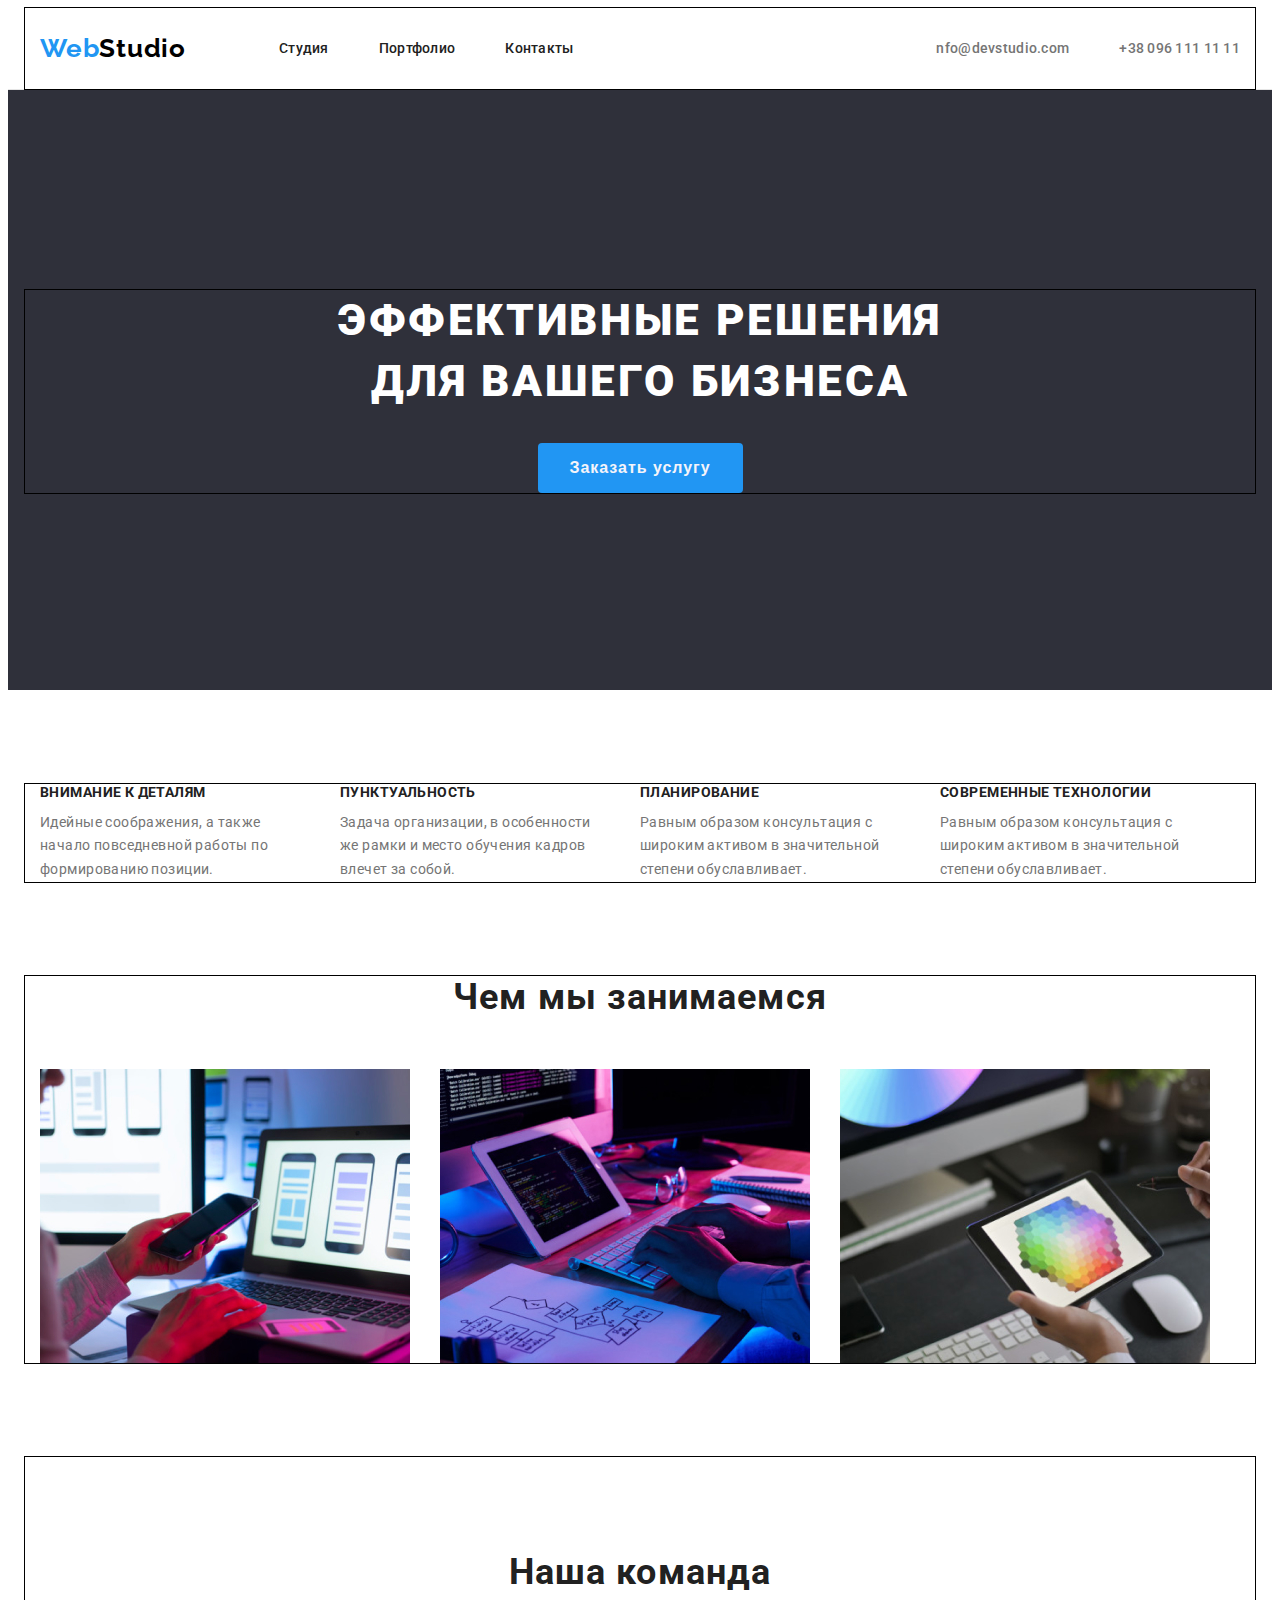
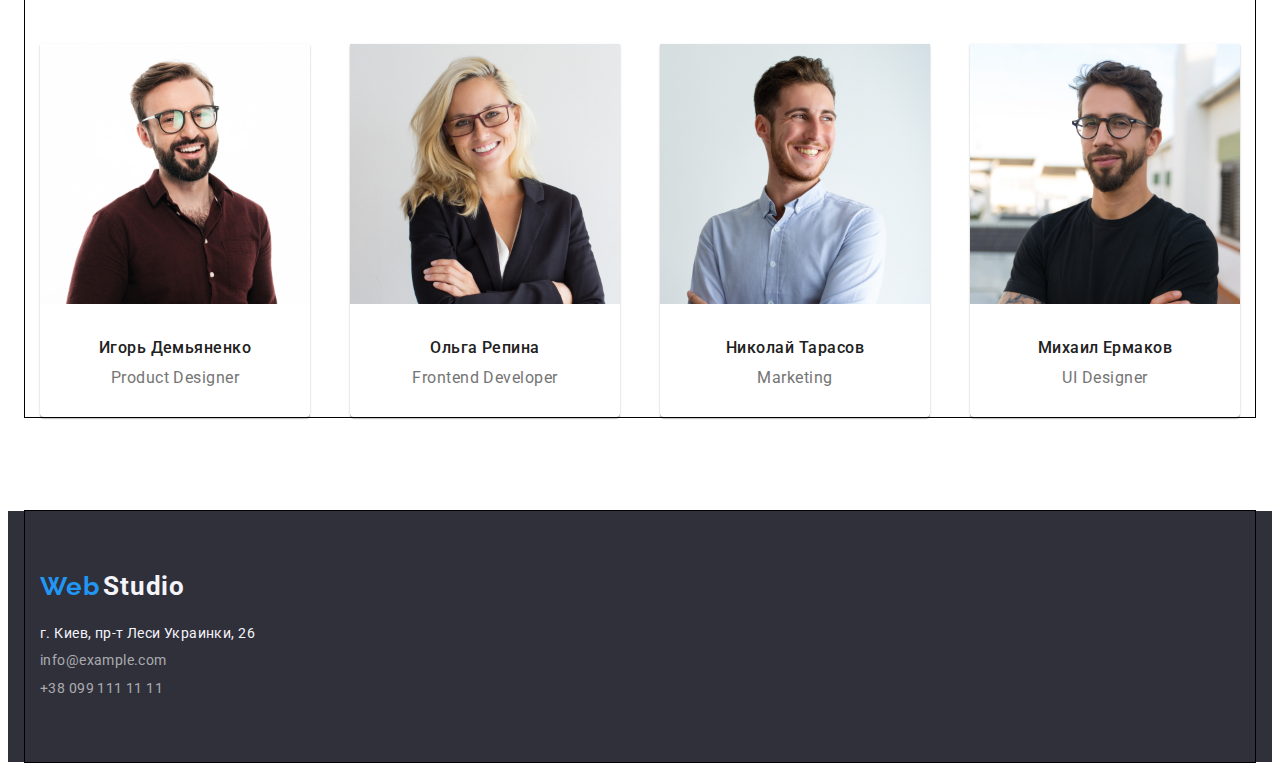
==== index.html @ 211e8429 "fixed" ====
<!DOCTYPE html>
<html lang="ru">

<head>
    <meta charset="UTF-8">
    <meta http-equiv="X-UA-Compatible" content="IE=edge">
    <meta name="viewport" content="width=device-width, initial-scale=1.0">
    <title>WebStudio</title>
    <link rel="stylesheet" href="./css/styles.css">
    <link rel="preconnect" href="https://fonts.googleapis.com">
    <link rel="preconnect" href="https://fonts.gstatic.com" crossorigin>
    <link href="https://fonts.googleapis.com/css2?family=Raleway:wght@700&family=Roboto:wght@400;500;700;900&display=swap" rel="stylesheet">
</head>
<header class="page-header">
    <div class="conteiner conteiner-nav">
    <nav class="conteiner-nav">   
    <a href="index.html" class="logo"><span class="web">Web</span>Studio</a>
    <ul class="site-nav list">
        <li class="item">
            <a class="link"  href="index.html">Студия</a>
        </li>

        <li class="item">
            <a class="link" href="portfolio.html">Портфолио</a>
        </li>

        <li class="item">
            <a class="link" href="#">Контакты</a>
        </li>
    </ul>
</nav>
<ul class="list-contacts list">
    <li class="item">
        <a class="contact" href="mailto:nfo@devstudio.com">nfo@devstudio.com</a>
    </li>
    <li class="item">
        <a class="contact" href="tel:+380961111111">+38 096 111 11 11</a>
    </li>
</ul>
</div>
</header>
<main>
    <section class="hero">
        <div class="conteiner">
        <h1 class="hero-caption">Эффективные решения для вашего бизнеса</h1>
       
        <button class="hero-button" type="button">Заказать услугу</button>
    </div>   
    </section>
    <section class="post">
        <div class="conteiner">
        <ul class="list post-conteiner">
            <li class="list-post">
                <h3 class="post-title">Внимание к деталям</h3>
               <p class="post-text"> Идейные соображения, а также начало повседневной работы по формированию позиции.</p>
            </li>
            <li class="list-post">
                <h3 class="post-title">Пунктуальность</h3>
                <p class="post-text">Задача организации, в особенности же рамки и место обучения кадров влечет за собой.</p>
            </li>
            <li class="list-post">
                <h3 class="post-title">Планирование</h3>
                <p class="post-text"> Равным образом консультация с широким активом в значительной степени обуславливает.</p>
            </li>
            <li class="list-post">
                <h3 class="post-title">Современные технологии</h3>
                <p class="post-text"> Равным образом консультация с широким активом в значительной степени обуславливает.</p>
            </li>
        </ul>
    </div>
    </section>
    <section class="work">
        <div class="conteiner">
        <h2 class="work-title">Чем мы занимаемся</h2>
        <ul class="list work-conteiner">
            <li class="list-work"><img src="img/img.jpg" width="370" alt="Разрабатка программы"></li>
            <li class="list-work"><img src="img/box1.jpg" width="370" alt="Мобильное приложение"></li>
            <li class="list-work"><img src="img/img1.jpg" width="370" alt="Дизайн"></li>
        </ul>
    </div>
    </section>
    <section class="team">
        <div class="conteiner">
        <h2 class="team-caption">Наша команда</h2> 
        <ul class="list team-conteiner">
            <li class="team-picture">
                <img class="picture" src="img/img5.jpg" width="270" alt="Игорь Демьяненко">
                <h3 class="team-title">Игорь Демьяненко</h3>
                <p class="team-text">Product Designer</p>
            </li>
            <li class="team-picture">
                <img class="picture" src="img/img4.jpg" width="270" alt="Ольга Репина">
                <h3 class="team-title">Ольга Репина</h3>
                <p class="team-text">Frontend Developer</p>
            </li>
            <li class="team-picture">
                <img class="picture" src="img/img2.jpg" width="270" alt="Николай Тарасов">
                <h3 class="team-title">Николай Тарасов</h3>
                <p class="team-text">Marketing</p>
            </li>
            <li class="team-picture">
                <img class="picture" src="img/img3.jpg" width="270" alt="Михаил Ермаков">
                <h3 class="team-title">Михаил Ермаков</h3>
                <p class="team-text">UI Designer</p>
            </li>
        </ul>
    </div>
    </section>
</main>
<footer class="footer-color">
    <div class="footer conteiner">
        <div class="logo-web">
         <span class="web-footer">Web</span> <span class="logo-footer">Studio</span>
        </div>
       <address> 
        <p class="address">г. Киев, пр-т Леси Украинки, 26</p>
        <ul class="items-contacts list">
            <li class="item">
                <a class="contact" href="mailto:info@example.com">info@example.com</a>
            </li>
            <li class="item">
                <a class="contact" href="tel:+380991111111">+38 099 111 11 11</a>
            </li>
        </ul>
    </address>
</div>
</footer>
</body>
</html>
---- css/styles.css ----
/* normalize */
html{
  box-sizing: border-box;
}
*,
*::before,
*::after {
  box-sizing:inherit;
}

ol, ul, li{
  margin: 0;
  padding: 0;
}

h1, h2, h3, h4, h5, h6{
  margin: 0;
  padding: 0;
}
p{
  margin: 0;
  padding: 0;
}
a {
  display: inline-block;
}


:root{
  --primary-text-color:#212121;
  --secondary-text-color:#757575;
  --accent-color:#2196F3;
  --contact-color:rgba(255, 255, 255, 0.6);
  --logo-color:#000000;
  --button-color:#F5F4FA;
  --background-color:#2F303A;
  --white-color:#FFFFFF;
  --color-examples-border:#EEEEEE;
}

body{
  font-family: 'Roboto', sans-serif;
  background-color: var(--white-color);

}
.list{
list-style: none;
}

/* conteiner */

.conteiner{
width: 1230px;
padding-left: 15px;
padding-right: 15px;
margin-left: auto;
margin-right: auto;
outline: 1px solid black;
}

/* page-header */
.page-header{
  border-bottom: 1px solid #E5E5E5;
}
/* logo*/
.web{
font-family: 'Raleway';
font-style: normal;
font-weight: 700;
font-size: 26px;
line-height: 1.2;
letter-spacing: 0.03em;
color:var(--accent-color) ;
text-decoration: none;
}
.logo{
font-family: 'Raleway';
font-style: normal;
font-weight: 700;
font-size: 26px;
line-height: 1.2;
letter-spacing: 0.03em;
color: var(--logo-color);
text-decoration: none;
}
.logo:hover,
.logo:focus{
color:var(--accent-color);
}
/* footer */
.footer{
  padding-top: 60px;
  padding-bottom: 60px;
}

.footer-color .web-footer{
font-family: 'Raleway';
font-style: normal;
font-weight: 700;
font-size: 26px;
line-height: 1.2;
letter-spacing: 0.03em;
color:var(--accent-color) ;
text-decoration: none;
}

.footer-color .logo-footer{
font-style: normal;
font-weight: 700;
font-size: 26px;
line-height: 1.2;
letter-spacing: 0.03em;
color: var(--button-color);
}
/* .footer-color .logo-footer:hover,
.footer-color .logo-footer:hover{
color:var(--accent-color);
} */

.logo-web{
  padding-bottom: 20px;
}
/* conteiner-nav */
.conteiner-nav{
  display: flex;
  align-items: center;
}

/* site-nav */
.site-nav{
display: flex;
margin-left: 93px;
}
.site-nav .link{
display: block;
padding-top:32px;
padding-bottom:32px;

font-style: normal;
font-weight: 500;
font-size: 14px;
line-height: 1.2;
letter-spacing: 0.02em;
color: var(--primary-text-color);
text-decoration: none;
}
.site-nav .link:hover,
.site-nav .link:focus{
color: var(--accent-color);
}

.site-nav .item + .item{
  margin-left: 50px;
}
/* list-contacts */
.list-contacts{
display: flex;
margin-left: auto;
}

.list-contacts .contact{
display: block;
font-style: normal;
font-weight: 500;
font-size: 14px;
line-height: 1.2;
letter-spacing: 0.02em;
color: var(--secondary-text-color);
text-decoration: none;
}
.list-contacts .contact:hover,
.list-contacts .contact:focus{
color: var(--accent-color);
}

.list-contacts .item + .item{
  margin-left: 50px;
}

/* items-contacts */
.items-contacts .contact{
font-style: normal;
font-weight: 400;
font-size: 14px;
line-height: 2;
letter-spacing: 0.03em;
color: var(--contact-color);
text-decoration: none;
}
.items-contacts .contact:hover,
.items-contacts .contact:focus
{
color: var(--accent-color);
}
.address{
font-style: normal;
font-weight: 400;
font-size: 14px;
line-height: 1.7;
letter-spacing: 0.03em;
color: var(--button-color);
}


/* hero */
.hero{
height: 600px;
background:var(--background-color);
text-align: center;
padding-top: 200px;
padding-bottom: 200px;
margin-bottom: 94px;
}



.hero .hero-caption{
width: 696px;
margin-left: auto;
margin-right: auto;
margin-bottom: 30px;



font-style: normal;
font-weight: 900;
font-size: 44px;
line-height: 1.4;
text-align: center;
letter-spacing: 0.06em;
text-transform: uppercase;
color:var(--white-color);

}

.hero .hero-button{
padding: 10px 32px;


font-style: normal;
font-weight: 700;
font-size: 16px;
line-height: 1.9;
align-items:center;
text-align:center;
letter-spacing: 0.06em;
color: var(--button-color);


background-color:var(--accent-color);
min-width: 200px;
height: 50px;
border-radius: 4px;
cursor: pointer;
border:transparent;
}
.hero .hero-button:hover,
.hero .hero-button:focus{
color:var(--logo-color);
box-shadow: 0px 4px 4px rgba(0, 0, 0, 0.15);
}


/* post */
.post-conteiner{
  display: flex;
}
.post-conteiner .list-post{
  width: 270px;
  text-align: left;
}
.post-conteiner .list-post + .list-post{
  margin-left: 30px;
}

.post{
text-align: center;
margin-bottom: 94px;
}

.post .post-title{
margin-bottom: 10px;

font-style: normal;
font-weight: 700;
font-size: 14px;
line-height: 1.2;
letter-spacing: 0.03em;
text-transform: uppercase;
color: var(--primary-text-color);
}
.post .post-text{
font-style: normal;
font-weight: 400;
font-size: 14px;
line-height: 1.7;
letter-spacing: 0.03em;

color: var(--secondary-text-color);
}
/* work */
.work-conteiner{
display: flex;
}
.list-work{
 display: flex;
}
.work-conteiner .list-work+ .list-work{
  margin-left: 30px;
}

.work{
margin-bottom: 94px;
}

.work .work-title{
padding-bottom: 50px;

font-style: normal;
font-weight: 700;
font-size: 36px;
line-height: 1.2;
text-align: center;
letter-spacing: 0.03em;
color: var(--primary-text-color);
}
/* team */
.team-conteiner{
display: flex;
justify-content: space-between;
}
.team-picture{
  border: var(--white-color);
  box-shadow: 0px 1px 3px rgba(0, 0, 0, 0.12), 0px 1px 1px rgba(0, 0, 0, 0.14), 0px 2px 1px rgba(0, 0, 0, 0.2);
  border-radius: 0px 0px 4px 4px;

}
 
.picture{
margin-bottom: 30px;
}

.team{
margin-bottom: 94px;
}
.team .team-caption{
padding-bottom: 50px;
padding-top: 94px;
font-style: normal;
font-weight: 700;
font-size: 36px;
line-height: 1.2;
text-align: center;
letter-spacing: 0.03em;
color: var(--primary-text-color);
}
.team .team-title{
padding-bottom: 10px;

font-style: normal;
font-weight: 500;
font-size: 16px;
line-height: 1.2;
text-align: center;
letter-spacing: 0.03em;
color: var(--primary-text-color);
}
.team .team-text{
padding-bottom: 30px;

font-family: 'Roboto';
font-style: normal;
font-weight: 400;
font-size: 16px;
line-height: 1.2;
text-align: center;
letter-spacing: 0.03em;
color: var(--secondary-text-color);
}
/* footer-color */
.footer-color{
background-color: var(--background-color);
}
/*----------- Портфолио-----------  */

/* bar */
.examples{
  margin-top: 94px;
  margin-bottom: 94px;
}
.button-conteiner{
display: flex;
justify-content: center;
margin-bottom: 50px;
}
.button-conteiner .button-item + .button-item{
  margin-left: 8px;
}

.examples .button-bar{
padding: 6px 22px;
min-width: 73px;

font-family: 'Roboto';
font-style: normal;
font-weight: 500;
font-size: 16px;
line-height: 1.6;
text-align: center;
letter-spacing: 0.03em;

cursor: pointer;
background-color:var(--button-color);
color: var(--primary-text-color);
border:transparent;
border-radius: 4px;
}
.examples .button-bar:focus,
.examples .button-bar:hover{
background-color:var(--accent-color);
color:var(--button-color);
box-shadow: 0px 3px 1px rgba(0, 0, 0, 0.1), 0px 1px 2px rgba(0, 0, 0, 0.08), 0px 2px 2px rgba(0, 0, 0, 0.12);
}
/* examples */
.examples-conteiner{
  display: flex;
  flex-wrap: wrap;
  justify-content: space-between;
}
.examples-border{
  width: 370px;
  border:1px solid var(--color-examples-border);
  margin-bottom: 30px;
  

}
.examples-border:nth-child(n + 7){
  margin-bottom:0px;
  /* background-color: tomato; */
}


.examples .examples-title{
margin-top: 20px;
margin-bottom: 4px;
margin-left: 24px;



font-style: normal;
font-weight: 700;
font-size: 18px;
line-height: 2;
letter-spacing: 0.06em;
color: var(--primary-text-color);
}

.examples .examples-text{
padding-left: 24px;
padding-bottom: 20px;

font-style: normal;
font-weight: 400;
font-size: 16px;
line-height: 1.9;
letter-spacing: 0.03em;
color: var(--secondary-text-color);
}
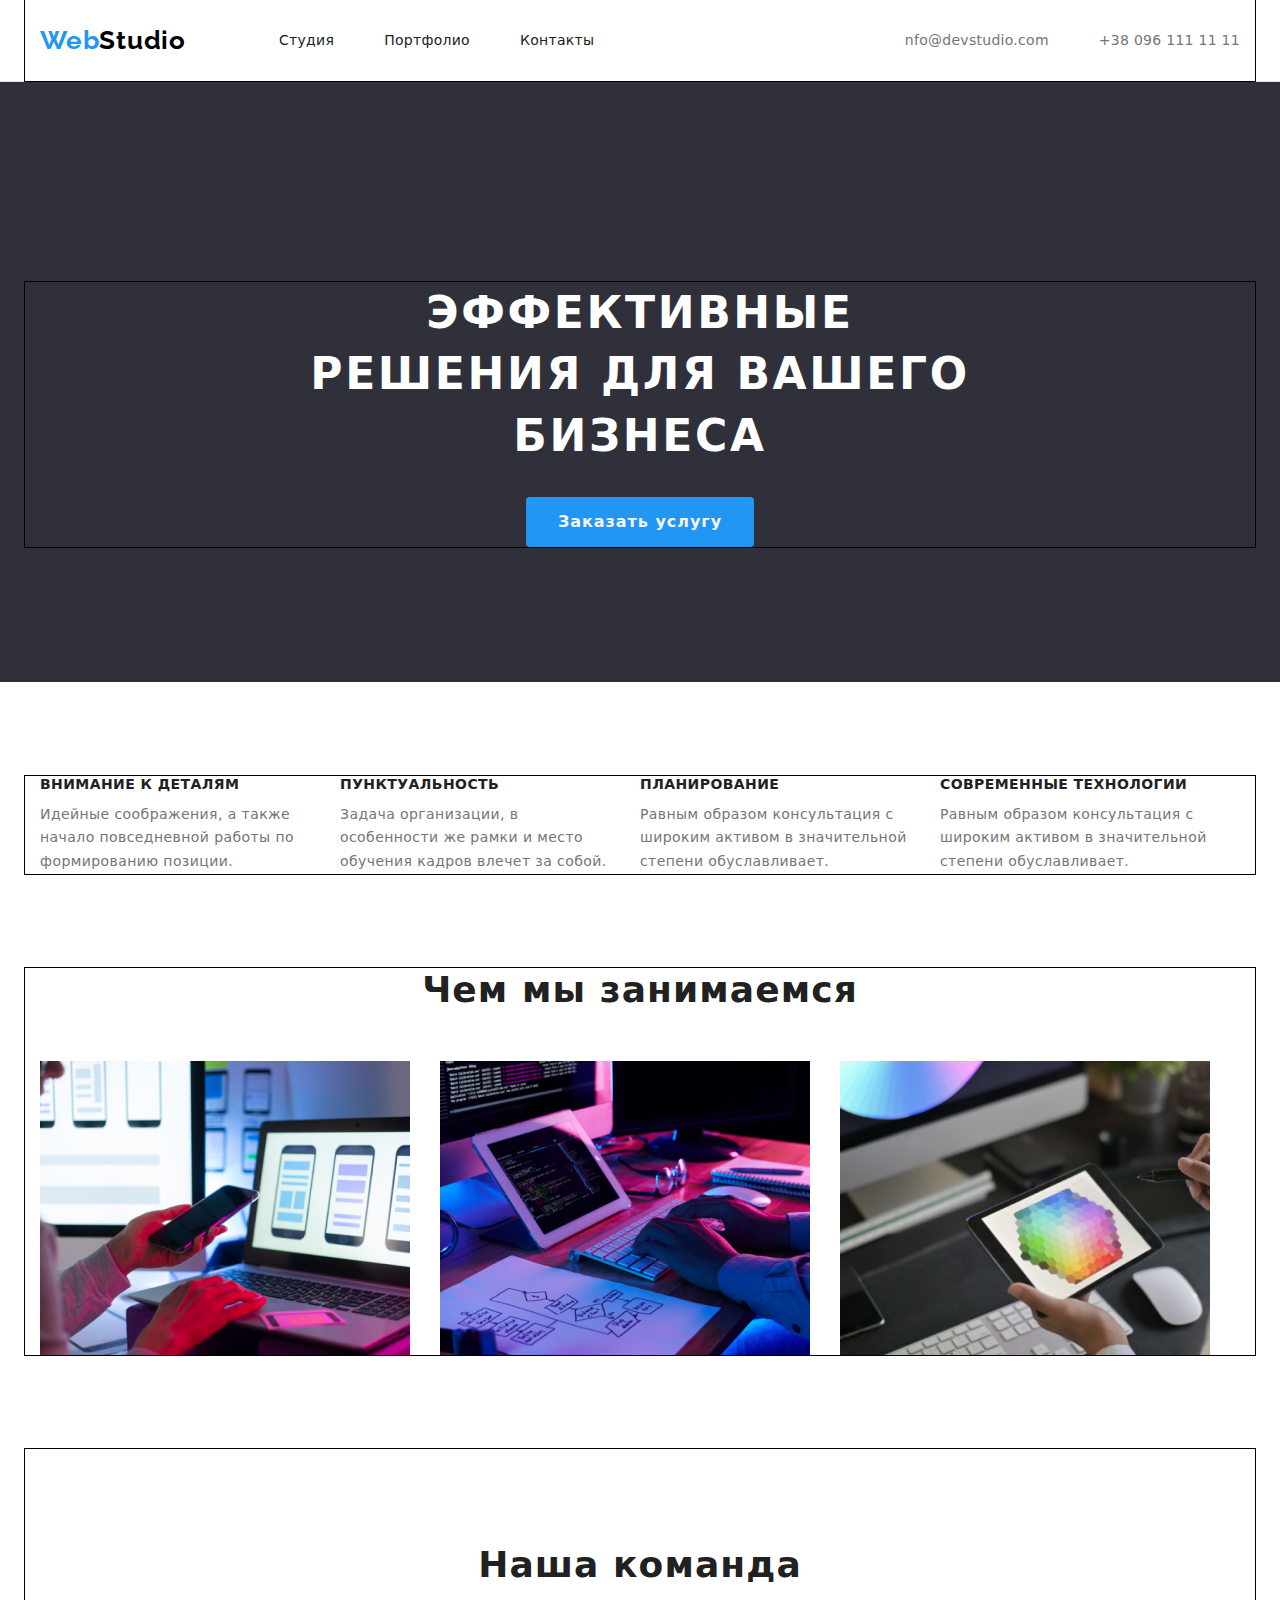
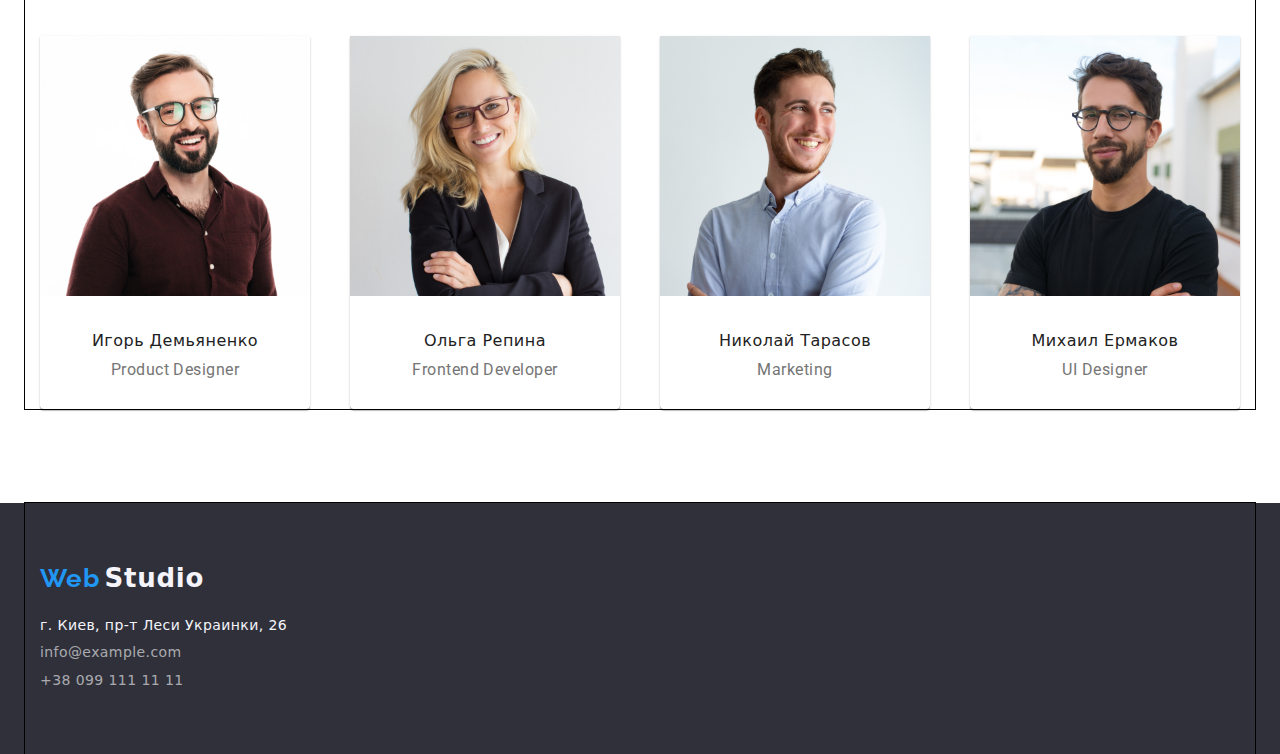
==== commit 05a7a12f: "fixed" ====
--- a/index.html
+++ b/index.html
@@ -10,6 +10,7 @@
     <link rel="preconnect" href="https://fonts.googleapis.com">
     <link rel="preconnect" href="https://fonts.gstatic.com" crossorigin>
     <link href="https://fonts.googleapis.com/css2?family=Raleway:wght@700&family=Roboto:wght@400;500;700;900&display=swap" rel="stylesheet">
+    <link rel="stylesheet" href="https://cdnjs.cloudflare.com/ajax/libs/modern-normalize/1.1.0/modern-normalize.min.css">
 </head>
 <header class="page-header">
     <div class="conteiner conteiner-nav">
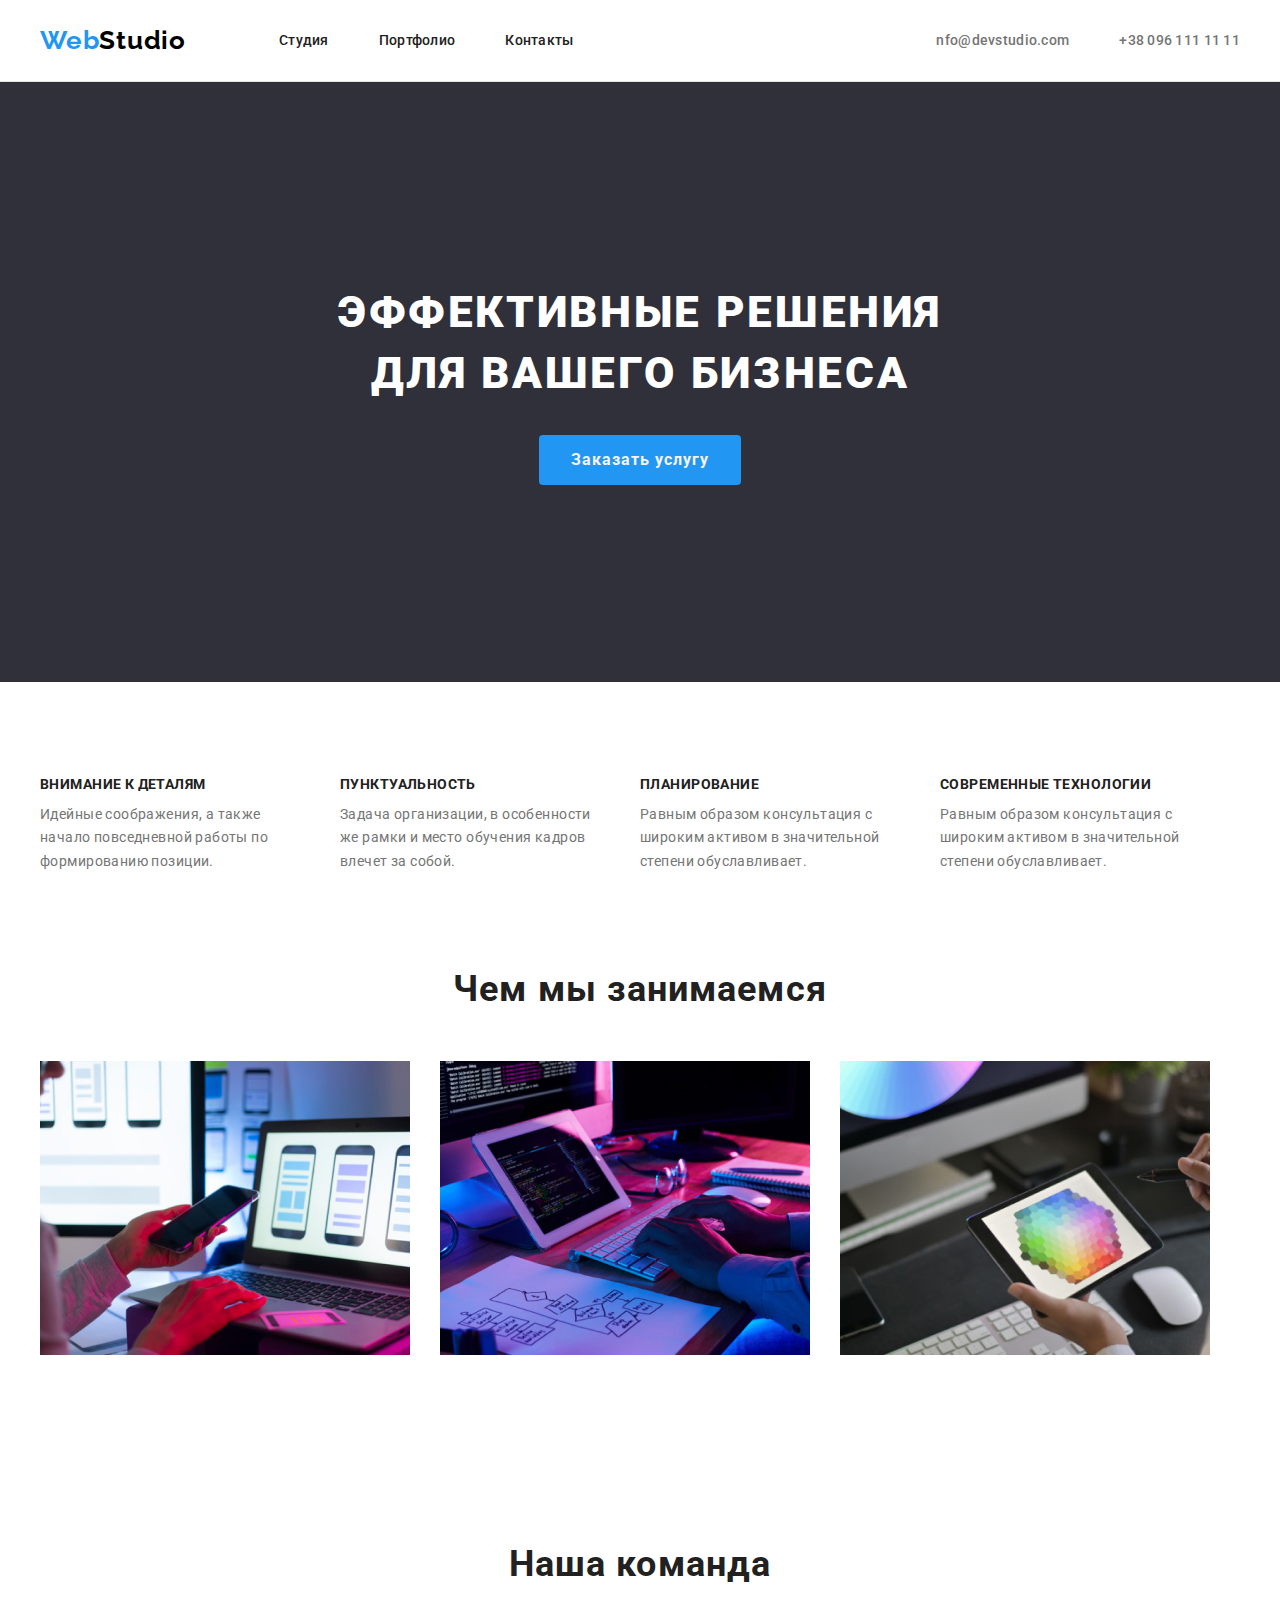
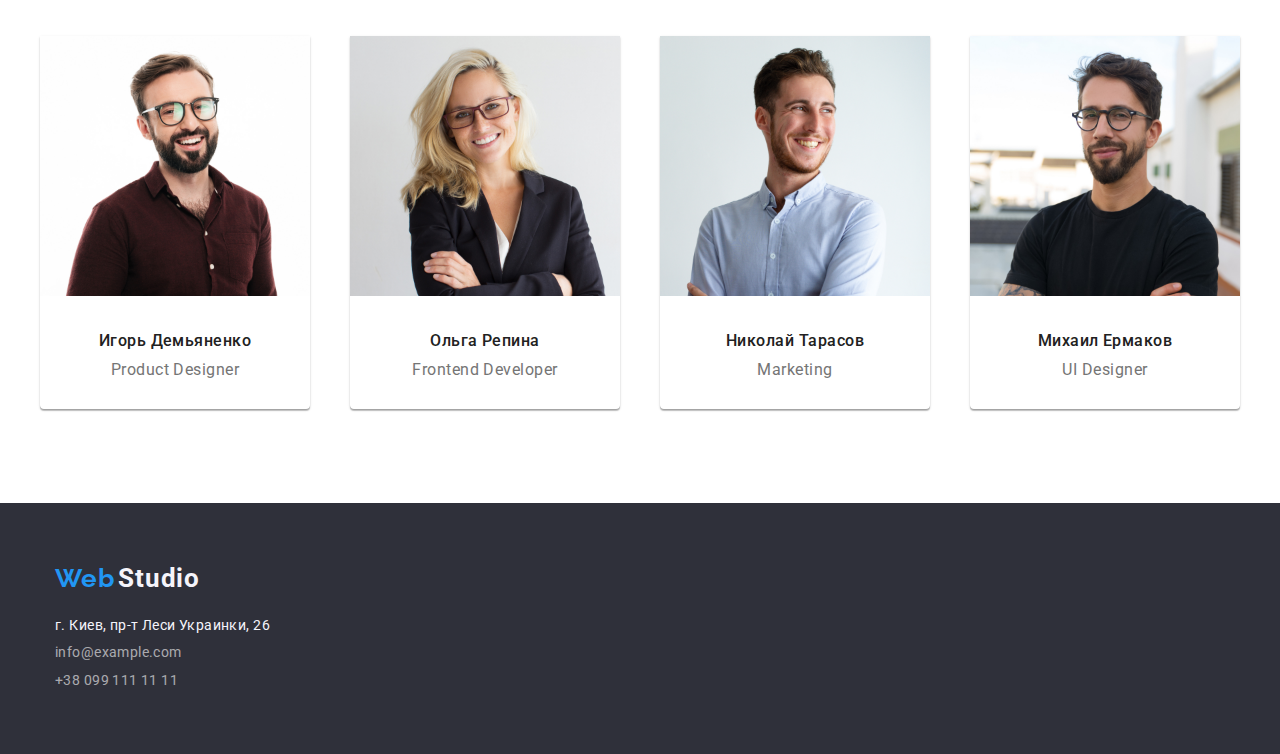
==== commit fedd5d06: "fixed" ====
--- a/index.html
+++ b/index.html
@@ -6,11 +6,12 @@
     <meta http-equiv="X-UA-Compatible" content="IE=edge">
     <meta name="viewport" content="width=device-width, initial-scale=1.0">
     <title>WebStudio</title>
+    <link rel="stylesheet" href="https://cdnjs.cloudflare.com/ajax/libs/modern-normalize/1.1.0/modern-normalize.min.css">
     <link rel="stylesheet" href="./css/styles.css">
     <link rel="preconnect" href="https://fonts.googleapis.com">
     <link rel="preconnect" href="https://fonts.gstatic.com" crossorigin>
     <link href="https://fonts.googleapis.com/css2?family=Raleway:wght@700&family=Roboto:wght@400;500;700;900&display=swap" rel="stylesheet">
-    <link rel="stylesheet" href="https://cdnjs.cloudflare.com/ajax/libs/modern-normalize/1.1.0/modern-normalize.min.css">
+    
 </head>
 <header class="page-header">
     <div class="conteiner conteiner-nav">
@@ -109,7 +110,8 @@
     </section>
 </main>
 <footer class="footer-color">
-    <div class="footer conteiner">
+    <div class="conteiner">
+        <div class="footer">
         <div class="logo-web">
          <span class="web-footer">Web</span> <span class="logo-footer">Studio</span>
         </div>
@@ -125,6 +127,7 @@
         </ul>
     </address>
 </div>
+</div>
 </footer>
 </body>
 </html>
--- a/css/styles.css
+++ b/css/styles.css
@@ -50,12 +50,12 @@
 /* conteiner */
 
 .conteiner{
-width: 1230px;
-padding-left: 15px;
-padding-right: 15px;
+width: 1200px;
+/* padding-left: 15px;
+padding-right: 15px; */
 margin-left: auto;
 margin-right: auto;
-outline: 1px solid black;
+/* outline: 1px solid black; */
 }
 
 /* page-header */
@@ -89,8 +89,7 @@
 }
 /* footer */
 .footer{
-  padding-top: 60px;
-  padding-bottom: 60px;
+  padding: 60px 15px;
 }
 
 .footer-color .web-footer{
@@ -118,7 +117,7 @@
 } */
 
 .logo-web{
-  padding-bottom: 20px;
+  margin-bottom: 20px;
 }
 /* conteiner-nav */
 .conteiner-nav{
@@ -209,7 +208,6 @@
 text-align: center;
 padding-top: 200px;
 padding-bottom: 200px;
-margin-bottom: 94px;
 }
 
 
@@ -275,7 +273,9 @@
 
 .post{
 text-align: center;
-margin-bottom: 94px;
+padding-bottom: 94px;
+padding-top: 94px;
+
 }
 
 .post .post-title{
@@ -304,17 +304,18 @@
 }
 .list-work{
  display: flex;
+
 }
 .work-conteiner .list-work+ .list-work{
   margin-left: 30px;
 }
 
 .work{
-margin-bottom: 94px;
+padding-bottom: 94px;
 }
 
 .work .work-title{
-padding-bottom: 50px;
+margin-bottom: 50px;
 
 font-style: normal;
 font-weight: 700;
@@ -341,10 +342,10 @@
 }
 
 .team{
-margin-bottom: 94px;
+padding-bottom: 94px;
 }
 .team .team-caption{
-padding-bottom: 50px;
+margin-bottom: 50px;
 padding-top: 94px;
 font-style: normal;
 font-weight: 700;
@@ -385,8 +386,8 @@
 
 /* bar */
 .examples{
-  margin-top: 94px;
-  margin-bottom: 94px;
+  padding-top: 94px;
+  padding-bottom: 94px;
 }
 .button-conteiner{
 display: flex;
@@ -430,22 +431,24 @@
 .examples-border{
   width: 370px;
   border:1px solid var(--color-examples-border);
-  margin-bottom: 30px;
-  
-
-}
+  margin-bottom: 30px;  
+
+}
+
+
+
 .examples-border:nth-child(n + 7){
   margin-bottom:0px;
   /* background-color: tomato; */
 }
 
+.examples-table{
+padding: 20px 24px;
+}
 
 .examples .examples-title{
-margin-top: 20px;
+text-align: auto;
 margin-bottom: 4px;
-margin-left: 24px;
-
-
 
 font-style: normal;
 font-weight: 700;
@@ -456,8 +459,6 @@
 }
 
 .examples .examples-text{
-padding-left: 24px;
-padding-bottom: 20px;
 
 font-style: normal;
 font-weight: 400;
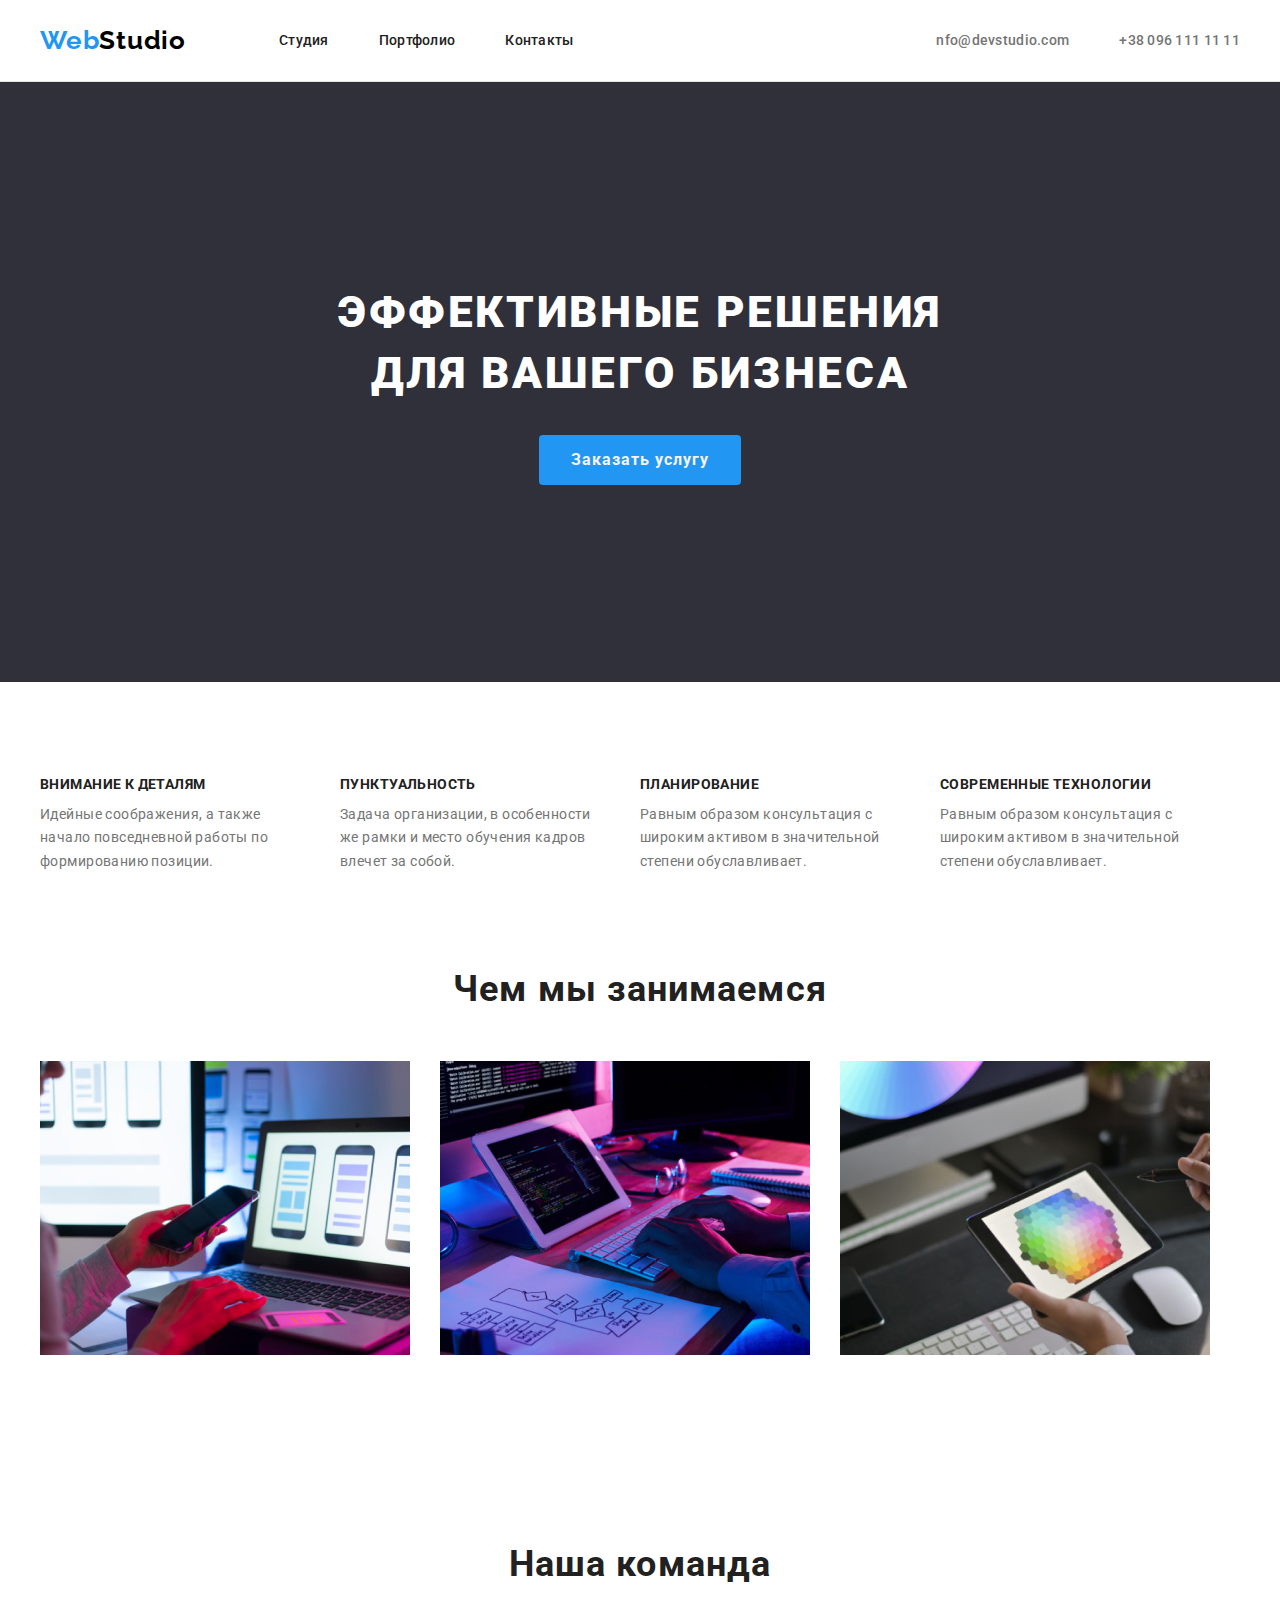
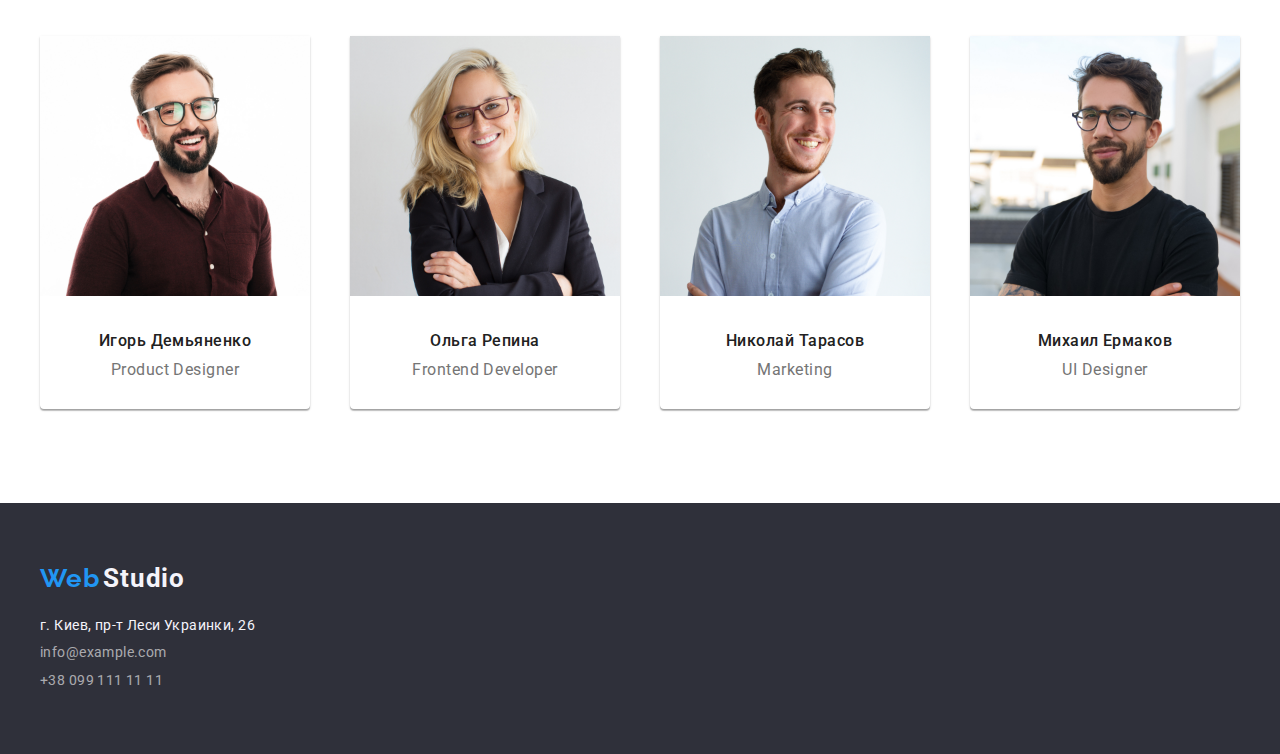
==== commit 657cbe40: "fixed" ====
--- a/index.html
+++ b/index.html
@@ -109,9 +109,8 @@
     </div>
     </section>
 </main>
-<footer class="footer-color">
+<footer class="footer footer-color">
     <div class="conteiner">
-        <div class="footer">
         <div class="logo-web">
          <span class="web-footer">Web</span> <span class="logo-footer">Studio</span>
         </div>
@@ -127,7 +126,6 @@
         </ul>
     </address>
 </div>
-</div>
 </footer>
 </body>
 </html>
--- a/css/styles.css
+++ b/css/styles.css
@@ -210,16 +210,12 @@
 padding-bottom: 200px;
 }
 
-
-
 .hero .hero-caption{
 width: 696px;
 margin-left: auto;
 margin-right: auto;
 margin-bottom: 30px;
 
-
-
 font-style: normal;
 font-weight: 900;
 font-size: 44px;
@@ -228,12 +224,10 @@
 letter-spacing: 0.06em;
 text-transform: uppercase;
 color:var(--white-color);
-
 }
 
 .hero .hero-button{
 padding: 10px 32px;
-
 
 font-style: normal;
 font-weight: 700;
@@ -244,7 +238,6 @@
 letter-spacing: 0.06em;
 color: var(--button-color);
 
-
 background-color:var(--accent-color);
 min-width: 200px;
 height: 50px;
@@ -275,7 +268,6 @@
 text-align: center;
 padding-bottom: 94px;
 padding-top: 94px;
-
 }
 
 .post .post-title{
@@ -331,10 +323,9 @@
 justify-content: space-between;
 }
 .team-picture{
-  border: var(--white-color);
-  box-shadow: 0px 1px 3px rgba(0, 0, 0, 0.12), 0px 1px 1px rgba(0, 0, 0, 0.14), 0px 2px 1px rgba(0, 0, 0, 0.2);
-  border-radius: 0px 0px 4px 4px;
-
+border: var(--white-color);
+box-shadow: 0px 1px 3px rgba(0, 0, 0, 0.12), 0px 1px 1px rgba(0, 0, 0, 0.14), 0px 2px 1px rgba(0, 0, 0, 0.2);
+border-radius: 0px 0px 4px 4px;
 }
  
 .picture{
@@ -386,8 +377,8 @@
 
 /* bar */
 .examples{
-  padding-top: 94px;
-  padding-bottom: 94px;
+padding-top: 94px;
+padding-bottom: 94px;
 }
 .button-conteiner{
 display: flex;
@@ -395,7 +386,7 @@
 margin-bottom: 50px;
 }
 .button-conteiner .button-item + .button-item{
-  margin-left: 8px;
+margin-left: 8px;
 }
 
 .examples .button-bar{
@@ -424,14 +415,14 @@
 }
 /* examples */
 .examples-conteiner{
-  display: flex;
-  flex-wrap: wrap;
-  justify-content: space-between;
+display: flex;
+flex-wrap: wrap;
+justify-content: space-between;
 }
 .examples-border{
-  width: 370px;
-  border:1px solid var(--color-examples-border);
-  margin-bottom: 30px;  
+width: 370px;
+border:1px solid var(--color-examples-border);
+margin-bottom: 30px;  
 
 }
 
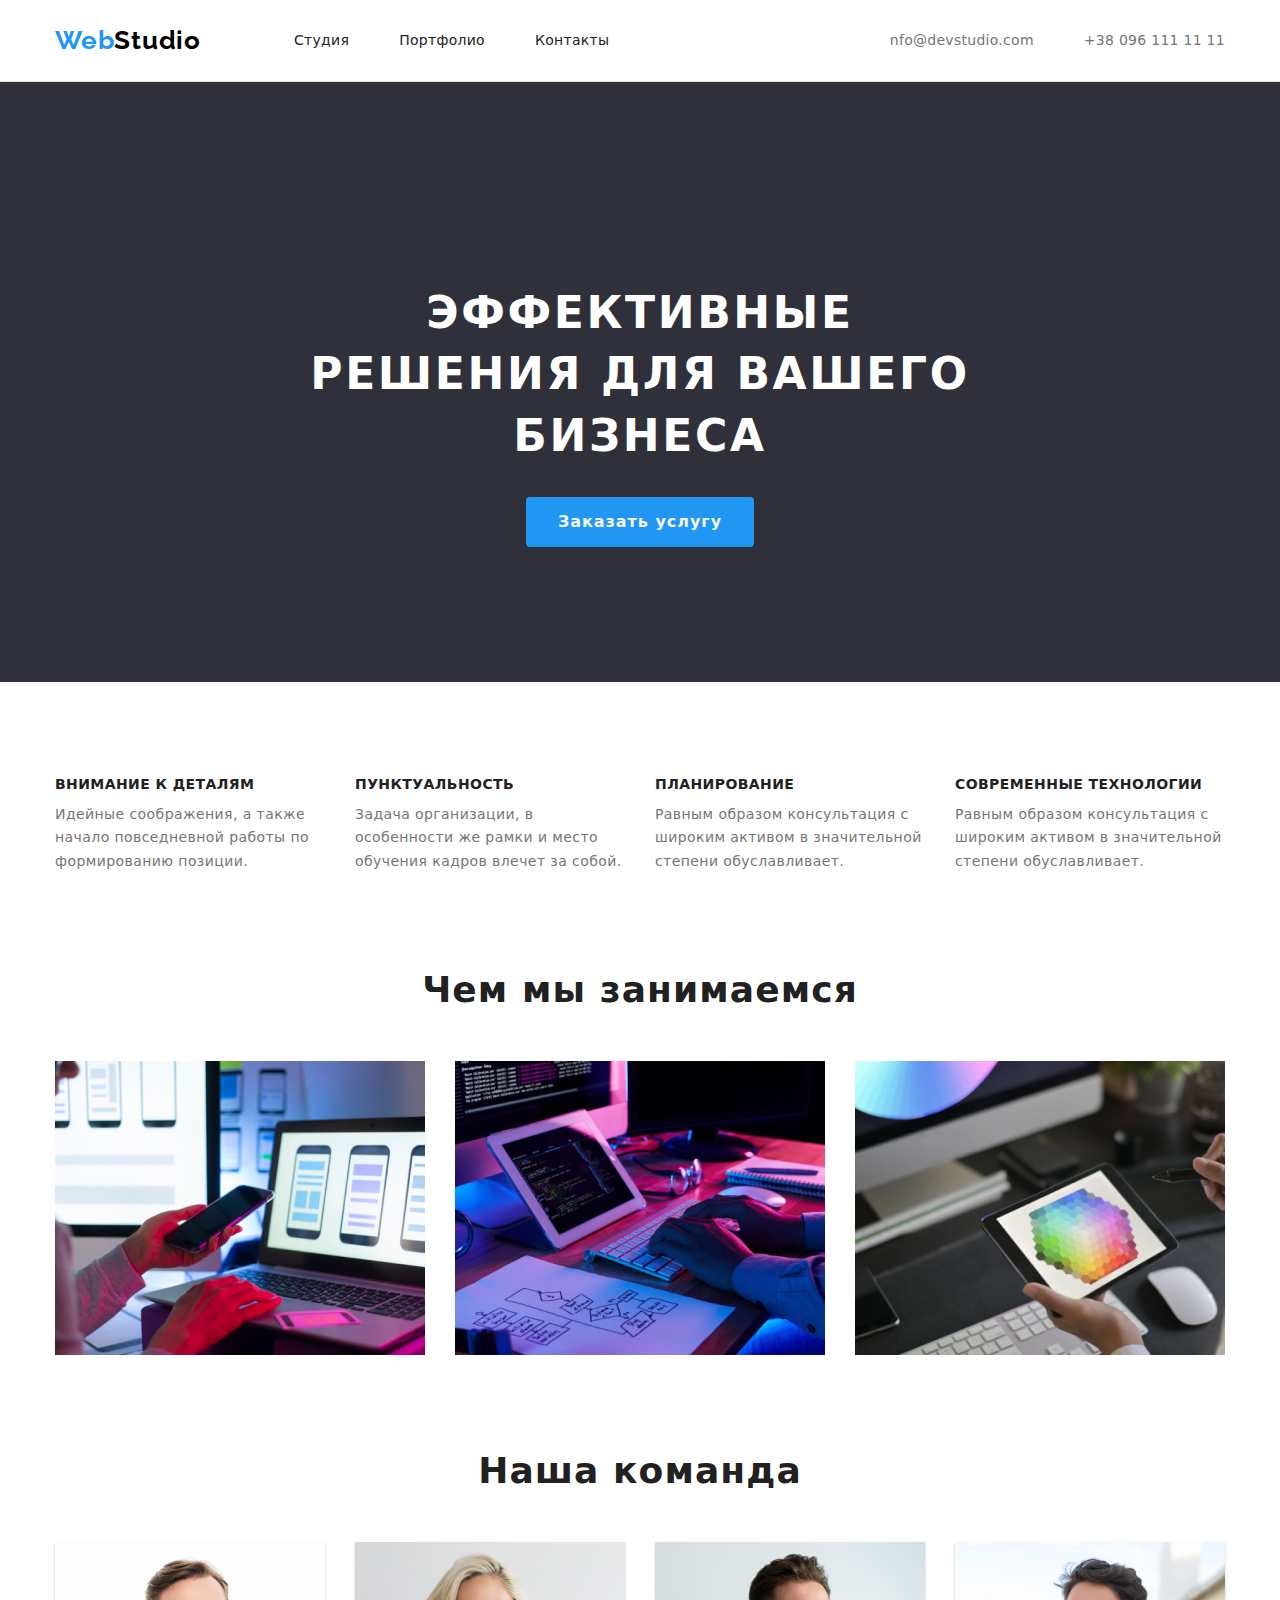
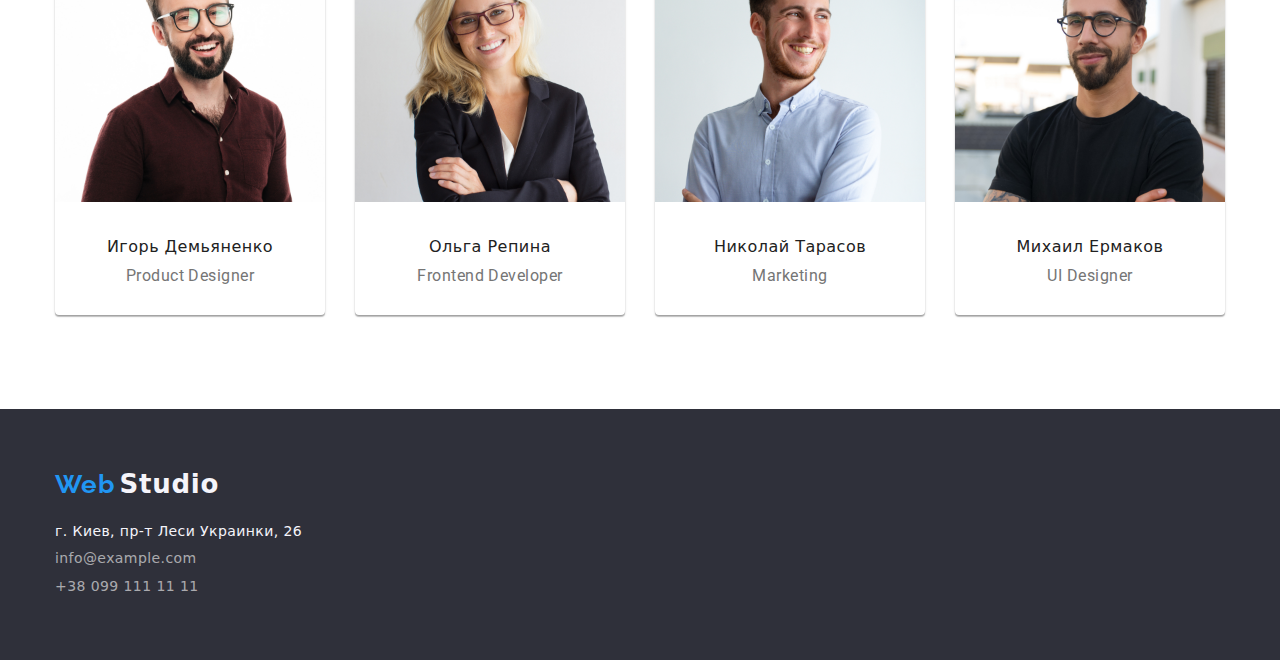
==== commit 788f85ca: "fixed" ====
--- a/index.html
+++ b/index.html
@@ -6,13 +6,13 @@
     <meta http-equiv="X-UA-Compatible" content="IE=edge">
     <meta name="viewport" content="width=device-width, initial-scale=1.0">
     <title>WebStudio</title>
+    <link rel="stylesheet" href="./css/styles.css">
     <link rel="stylesheet" href="https://cdnjs.cloudflare.com/ajax/libs/modern-normalize/1.1.0/modern-normalize.min.css">
-    <link rel="stylesheet" href="./css/styles.css">
     <link rel="preconnect" href="https://fonts.googleapis.com">
     <link rel="preconnect" href="https://fonts.gstatic.com" crossorigin>
-    <link href="https://fonts.googleapis.com/css2?family=Raleway:wght@700&family=Roboto:wght@400;500;700;900&display=swap" rel="stylesheet">
-    
+    <link href="https://fonts.googleapis.com/css2?family=Raleway:wght@700&family=Roboto:wght@400;500;700;900&display=swap" rel="stylesheet"> 
 </head>
+
 <header class="page-header">
     <div class="conteiner conteiner-nav">
     <nav class="conteiner-nav">   
@@ -21,11 +21,9 @@
         <li class="item">
             <a class="link"  href="index.html">Студия</a>
         </li>
-
         <li class="item">
             <a class="link" href="portfolio.html">Портфолио</a>
         </li>
-
         <li class="item">
             <a class="link" href="#">Контакты</a>
         </li>
@@ -42,15 +40,14 @@
 </div>
 </header>
 <main>
-    <section class="hero">
-        <div class="conteiner">
+    <div class="conteiner-fon">
+      <section class="hero">
         <h1 class="hero-caption">Эффективные решения для вашего бизнеса</h1>
-       
         <button class="hero-button" type="button">Заказать услугу</button>
-    </div>   
     </section>
+      </div>
     <section class="post">
-        <div class="conteiner">
+        <div class="conteiner post-cont">
         <ul class="list post-conteiner">
             <li class="list-post">
                 <h3 class="post-title">Внимание к деталям</h3>
@@ -82,7 +79,7 @@
     </div>
     </section>
     <section class="team">
-        <div class="conteiner">
+        <div class="conteiner team-cont">
         <h2 class="team-caption">Наша команда</h2> 
         <ul class="list team-conteiner">
             <li class="team-picture">
@@ -109,8 +106,8 @@
     </div>
     </section>
 </main>
-<footer class="footer footer-color">
-    <div class="conteiner">
+<footer class="footer-color">
+    <div class="conteiner footer">
         <div class="logo-web">
          <span class="web-footer">Web</span> <span class="logo-footer">Studio</span>
         </div>
--- a/css/styles.css
+++ b/css/styles.css
@@ -51,8 +51,8 @@
 
 .conteiner{
 width: 1200px;
-/* padding-left: 15px;
-padding-right: 15px; */
+padding-left: 15px;
+padding-right: 15px;
 margin-left: auto;
 margin-right: auto;
 /* outline: 1px solid black; */
@@ -89,7 +89,8 @@
 }
 /* footer */
 .footer{
-  padding: 60px 15px;
+padding-top: 60px;
+padding-bottom: 60px;
 }
 
 .footer-color .web-footer{
@@ -116,6 +117,11 @@
 color:var(--accent-color);
 } */
 
+/* footer-color */
+.footer-color{
+  background-color: var(--background-color);
+}
+
 .logo-web{
   margin-bottom: 20px;
 }
@@ -202,6 +208,18 @@
 
 
 /* hero */
+.conteiner-fon{
+  max-width: 1600px;
+  height: 600px;
+  margin-left: auto;
+  margin-right: auto;
+  background: linear-gradient(rgba(47, 48, 58, 0.4));
+/*   
+  background-image:url(../img/Fon.jpg);
+  background-size: cover;
+  background-position: center; */
+}
+
 .hero{
 height: 600px;
 background:var(--background-color);
@@ -260,14 +278,20 @@
   width: 270px;
   text-align: left;
 }
+
+.post-cont{
+  padding-bottom: 94px;
+  padding-top: 94px;
+}
+
 .post-conteiner .list-post + .list-post{
   margin-left: 30px;
 }
 
 .post{
 text-align: center;
-padding-bottom: 94px;
-padding-top: 94px;
+/* padding-bottom: 94px;
+padding-top: 94px; */
 }
 
 .post .post-title{
@@ -294,17 +318,14 @@
 .work-conteiner{
 display: flex;
 }
+
 .list-work{
  display: flex;
-
 }
 .work-conteiner .list-work+ .list-work{
   margin-left: 30px;
 }
 
-.work{
-padding-bottom: 94px;
-}
 
 .work .work-title{
 margin-bottom: 50px;
@@ -322,6 +343,10 @@
 display: flex;
 justify-content: space-between;
 }
+.team-cont{
+  padding-bottom: 94px;
+}
+
 .team-picture{
 border: var(--white-color);
 box-shadow: 0px 1px 3px rgba(0, 0, 0, 0.12), 0px 1px 1px rgba(0, 0, 0, 0.14), 0px 2px 1px rgba(0, 0, 0, 0.2);
@@ -332,9 +357,6 @@
 margin-bottom: 30px;
 }
 
-.team{
-padding-bottom: 94px;
-}
 .team .team-caption{
 margin-bottom: 50px;
 padding-top: 94px;
@@ -369,10 +391,7 @@
 letter-spacing: 0.03em;
 color: var(--secondary-text-color);
 }
-/* footer-color */
-.footer-color{
-background-color: var(--background-color);
-}
+
 /*----------- Портфолио-----------  */
 
 /* bar */
@@ -417,16 +436,13 @@
 .examples-conteiner{
 display: flex;
 flex-wrap: wrap;
-justify-content: space-between;
+gap: 30px;
 }
 .examples-border{
 width: 370px;
 border:1px solid var(--color-examples-border);
 margin-bottom: 30px;  
-
-}
-
-
+}
 
 .examples-border:nth-child(n + 7){
   margin-bottom:0px;
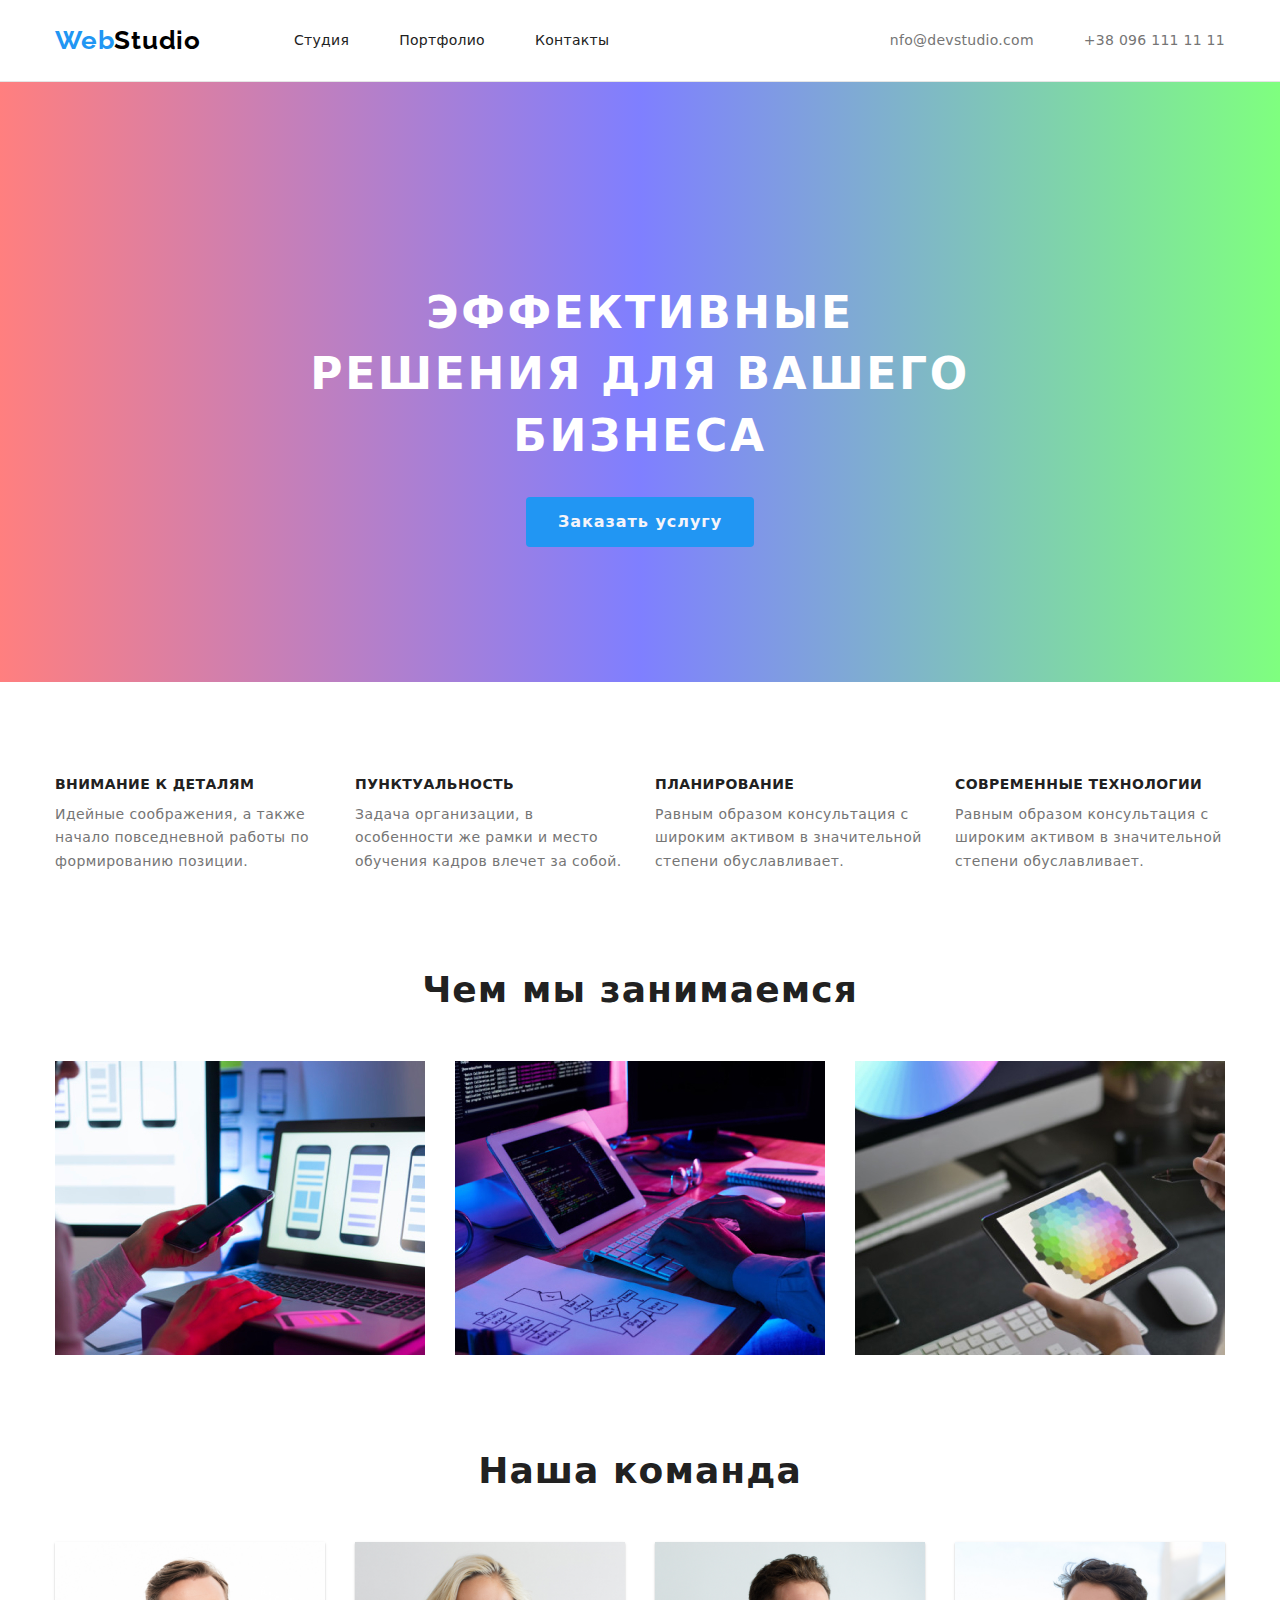
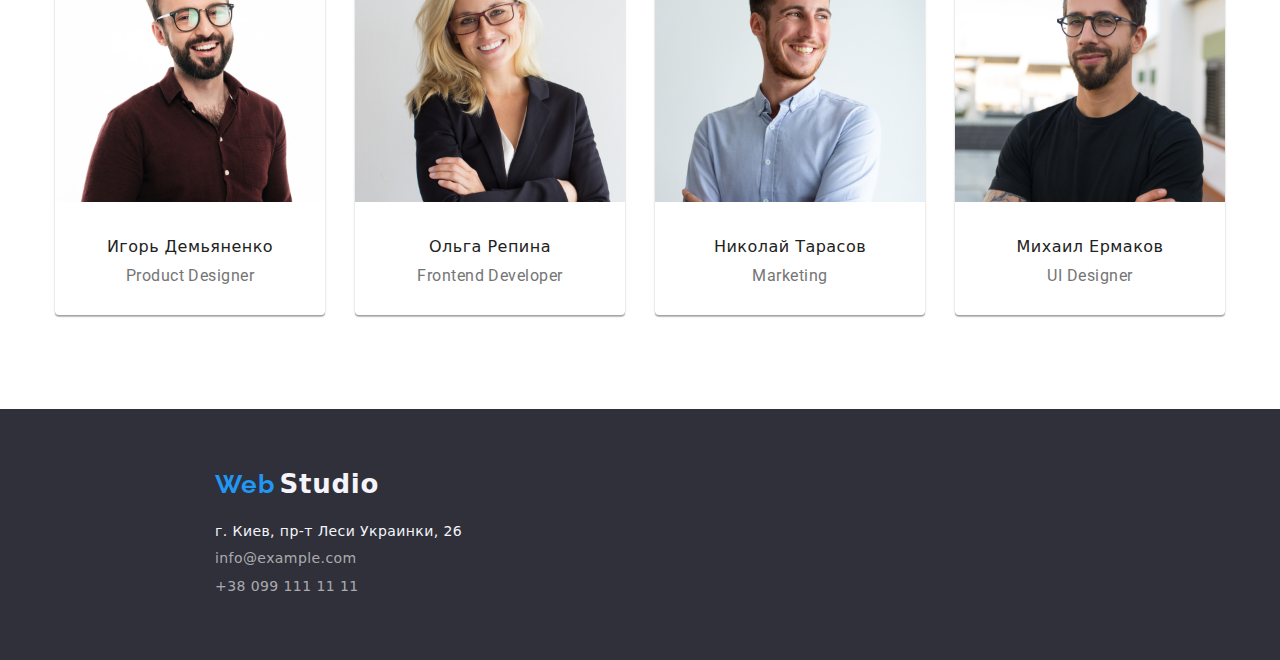
==== commit eb28fdd6: "fixed" ====
--- a/index.html
+++ b/index.html
@@ -41,11 +41,13 @@
 </header>
 <main>
     <div class="conteiner-fon">
-      <section class="hero">
-        <h1 class="hero-caption">Эффективные решения для вашего бизнеса</h1>
-        <button class="hero-button" type="button">Заказать услугу</button>
-    </section>
-      </div>
+        <section class="hero">
+        <div class="conteiner">
+            <h1 class="hero-caption">Эффективные решения для вашего бизнеса</h1>
+            <button class="hero-button" type="button">Заказать услугу</button>   
+        </div>
+        </section>
+        </div>
     <section class="post">
         <div class="conteiner post-cont">
         <ul class="list post-conteiner">
@@ -106,8 +108,8 @@
     </div>
     </section>
 </main>
-<footer class="footer-color">
-    <div class="conteiner footer">
+<footer class="footer">
+    <div class="conteiner footer-cont">
         <div class="logo-web">
          <span class="web-footer">Web</span> <span class="logo-footer">Studio</span>
         </div>
--- a/css/styles.css
+++ b/css/styles.css
@@ -89,11 +89,19 @@
 }
 /* footer */
 .footer{
-padding-top: 60px;
-padding-bottom: 60px;
-}
-
-.footer-color .web-footer{
+  width: 1600px;
+  margin-left: auto;
+  margin-right: auto;
+  /* outline: 1px solid black; */
+  }
+
+.footer-cont{
+  padding-top: 60px;
+  padding-bottom: 60px;
+}
+
+
+.footer .web-footer {
 font-family: 'Raleway';
 font-style: normal;
 font-weight: 700;
@@ -104,7 +112,7 @@
 text-decoration: none;
 }
 
-.footer-color .logo-footer{
+.footer .logo-footer{
 font-style: normal;
 font-weight: 700;
 font-size: 26px;
@@ -118,7 +126,7 @@
 } */
 
 /* footer-color */
-.footer-color{
+.footer{
   background-color: var(--background-color);
 }
 
@@ -213,21 +221,25 @@
   height: 600px;
   margin-left: auto;
   margin-right: auto;
-  background: linear-gradient(rgba(47, 48, 58, 0.4));
-/*   
-  background-image:url(../img/Fon.jpg);
+  /* outline: 1px solid black; */
+
+background-image: linear-gradient(
+  to right,
+  rgba(255, 0, 0, 0.5),
+  rgba(0, 0, 255, 0.5),
+  rgba(0, 255, 0, 0.5)
+);
+  /* url(../img/Fon.jpg); */
+  background-position: center;
   background-size: cover;
-  background-position: center; */
+  background-repeat: no-repeat;
 }
 
 .hero{
-height: 600px;
-background:var(--background-color);
-text-align: center;
-padding-top: 200px;
-padding-bottom: 200px;
-}
-
+  text-align: center;
+  padding-top: 200px;
+  padding-bottom: 200px; 
+}
 .hero .hero-caption{
 width: 696px;
 margin-left: auto;
@@ -466,7 +478,6 @@
 }
 
 .examples .examples-text{
-
 font-style: normal;
 font-weight: 400;
 font-size: 16px;
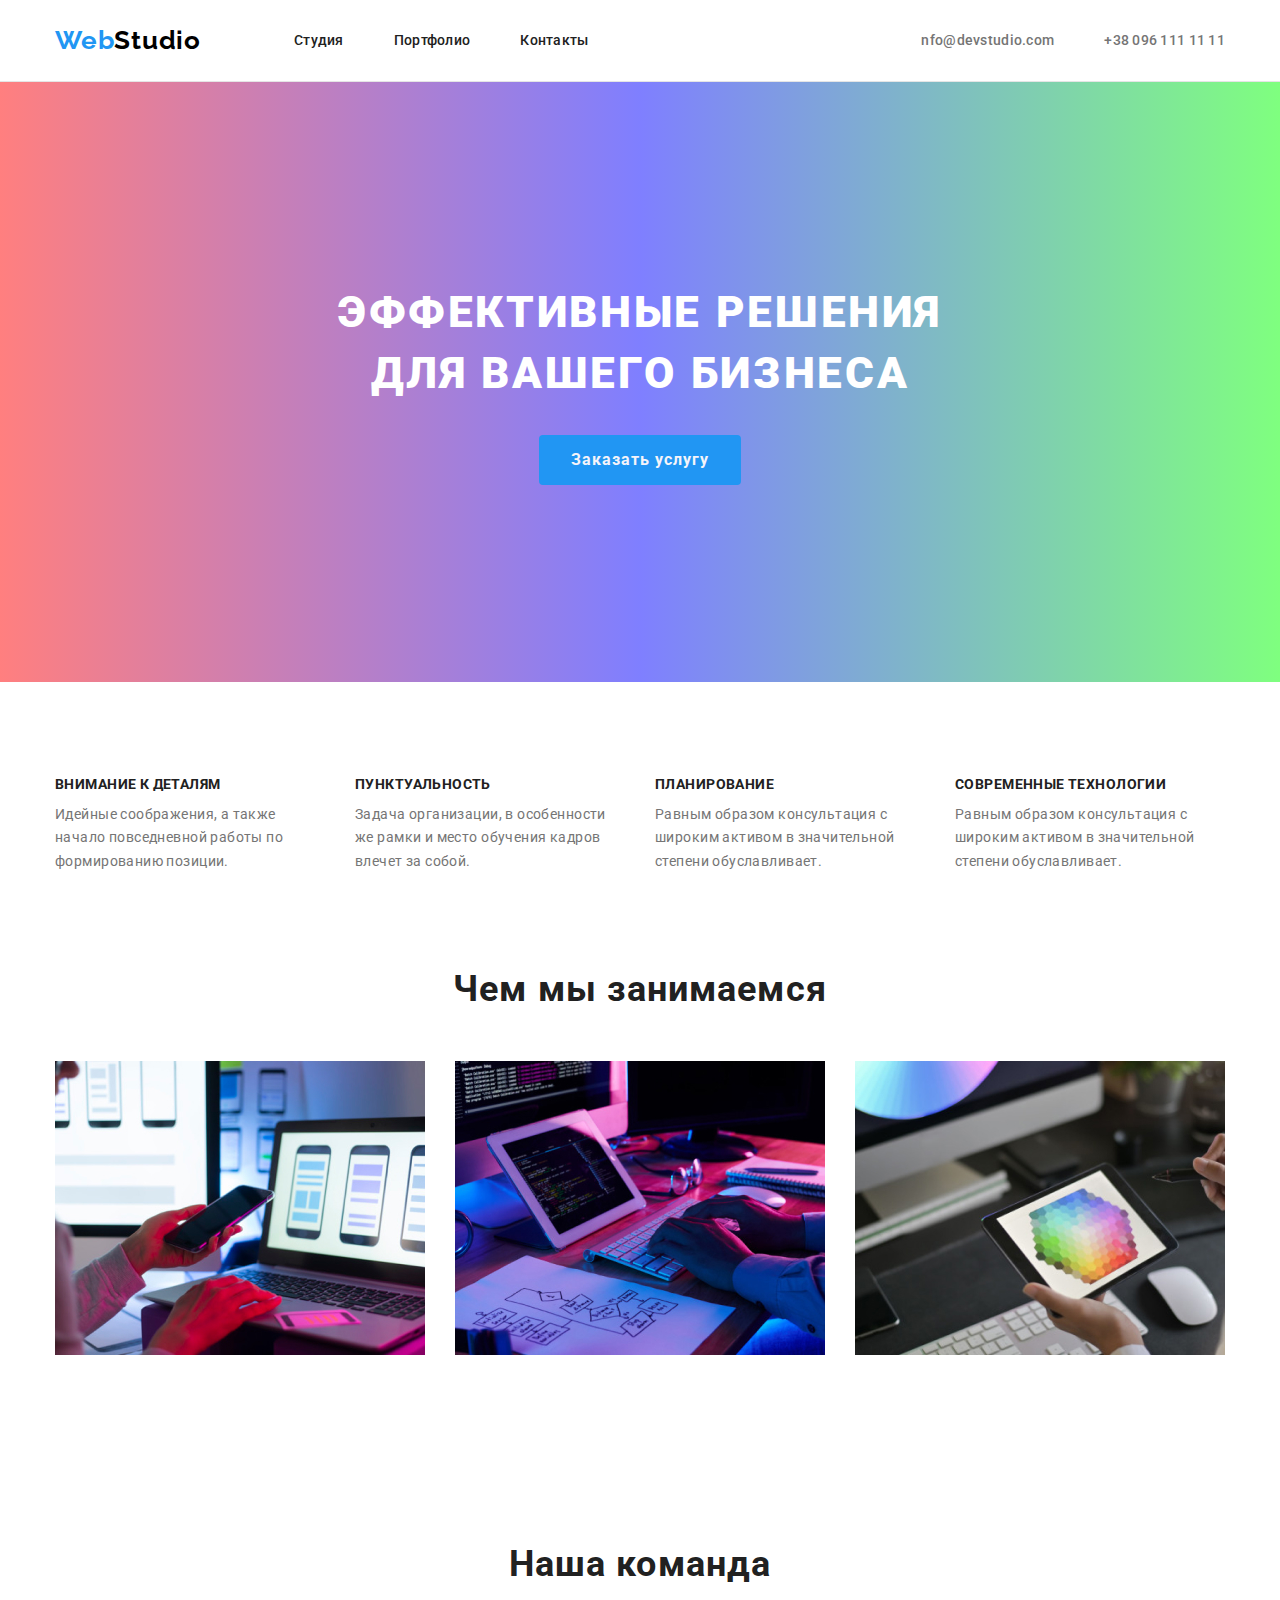
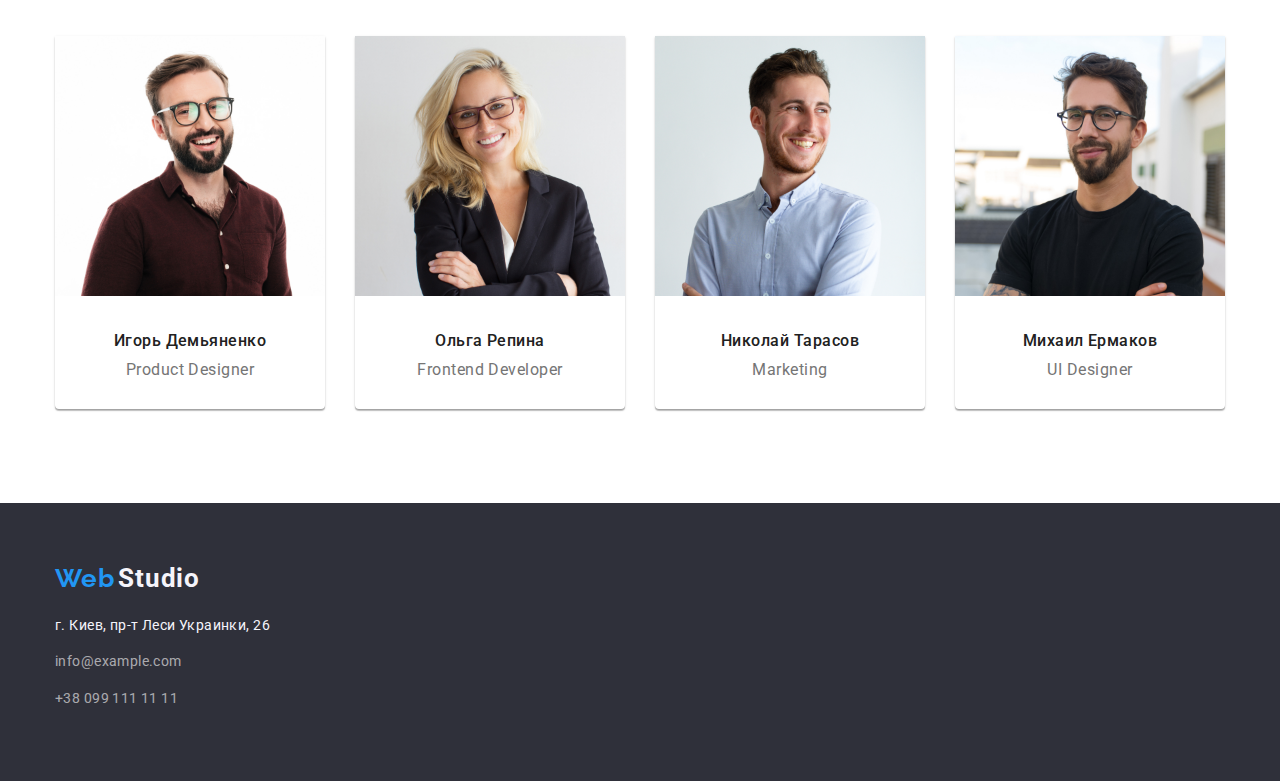
==== commit aa94625e: "fixed" ====
--- a/index.html
+++ b/index.html
@@ -6,8 +6,9 @@
     <meta http-equiv="X-UA-Compatible" content="IE=edge">
     <meta name="viewport" content="width=device-width, initial-scale=1.0">
     <title>WebStudio</title>
+<link rel="stylesheet" href="https://cdnjs.cloudflare.com/ajax/libs/modern-normalize/1.1.0/modern-normalize.min.css">
     <link rel="stylesheet" href="./css/styles.css">
-    <link rel="stylesheet" href="https://cdnjs.cloudflare.com/ajax/libs/modern-normalize/1.1.0/modern-normalize.min.css">
+    
     <link rel="preconnect" href="https://fonts.googleapis.com">
     <link rel="preconnect" href="https://fonts.gstatic.com" crossorigin>
     <link href="https://fonts.googleapis.com/css2?family=Raleway:wght@700&family=Roboto:wght@400;500;700;900&display=swap" rel="stylesheet"> 
--- a/css/styles.css
+++ b/css/styles.css
@@ -88,17 +88,18 @@
 color:var(--accent-color);
 }
 /* footer */
-.footer{
+
+/* .footer{
   width: 1600px;
   margin-left: auto;
   margin-right: auto;
   /* outline: 1px solid black; */
-  }
-
-.footer-cont{
+  /* } */ 
+.footer{
   padding-top: 60px;
   padding-bottom: 60px;
 }
+
 
 
 .footer .web-footer {
@@ -199,6 +200,8 @@
 letter-spacing: 0.03em;
 color: var(--contact-color);
 text-decoration: none;
+
+margin-bottom: 9px;
 }
 .items-contacts .contact:hover,
 .items-contacts .contact:focus
@@ -212,6 +215,8 @@
 line-height: 1.7;
 letter-spacing: 0.03em;
 color: var(--button-color);
+
+margin-bottom: 9px;
 }
 
 
@@ -291,73 +296,77 @@
   text-align: left;
 }
 
-.post-cont{
+
+
+.post-conteiner .list-post + .list-post{
+  margin-left: 30px;
+}
+
+.post{
+text-align: center;
+padding-bottom: 94px;
+padding-top: 94px;
+}
+
+.post .post-title{
+margin-bottom: 10px;
+
+font-style: normal;
+font-weight: 700;
+font-size: 14px;
+line-height: 1.2;
+letter-spacing: 0.03em;
+text-transform: uppercase;
+color: var(--primary-text-color);
+}
+.post .post-text{
+font-style: normal;
+font-weight: 400;
+font-size: 14px;
+line-height: 1.7;
+letter-spacing: 0.03em;
+
+color: var(--secondary-text-color);
+}
+/* work */
+.work{
+  padding-bottom: 94px;
+}
+
+.work-conteiner{
+display: flex;
+
+}
+
+.list-work{
+ display: flex;
+}
+.work-conteiner .list-work+ .list-work{
+  margin-left: 30px;
+}
+
+
+.work .work-title{
+margin-bottom: 50px;
+
+font-style: normal;
+font-weight: 700;
+font-size: 36px;
+line-height: 1.2;
+text-align: center;
+letter-spacing: 0.03em;
+color: var(--primary-text-color);
+}
+/* team */
+.team{
   padding-bottom: 94px;
   padding-top: 94px;
 }
-
-.post-conteiner .list-post + .list-post{
-  margin-left: 30px;
-}
-
-.post{
-text-align: center;
-/* padding-bottom: 94px;
-padding-top: 94px; */
-}
-
-.post .post-title{
-margin-bottom: 10px;
-
-font-style: normal;
-font-weight: 700;
-font-size: 14px;
-line-height: 1.2;
-letter-spacing: 0.03em;
-text-transform: uppercase;
-color: var(--primary-text-color);
-}
-.post .post-text{
-font-style: normal;
-font-weight: 400;
-font-size: 14px;
-line-height: 1.7;
-letter-spacing: 0.03em;
-
-color: var(--secondary-text-color);
-}
-/* work */
-.work-conteiner{
-display: flex;
-}
-
-.list-work{
- display: flex;
-}
-.work-conteiner .list-work+ .list-work{
-  margin-left: 30px;
-}
-
-
-.work .work-title{
-margin-bottom: 50px;
-
-font-style: normal;
-font-weight: 700;
-font-size: 36px;
-line-height: 1.2;
-text-align: center;
-letter-spacing: 0.03em;
-color: var(--primary-text-color);
-}
-/* team */
 .team-conteiner{
 display: flex;
 justify-content: space-between;
 }
-.team-cont{
-  padding-bottom: 94px;
-}
+
 
 .team-picture{
 border: var(--white-color);
@@ -371,7 +380,7 @@
 
 .team .team-caption{
 margin-bottom: 50px;
-padding-top: 94px;
+
 font-style: normal;
 font-weight: 700;
 font-size: 36px;
@@ -453,7 +462,7 @@
 .examples-border{
 width: 370px;
 border:1px solid var(--color-examples-border);
-margin-bottom: 30px;  
+/* margin-bottom: 30px;   */
 }
 
 .examples-border:nth-child(n + 7){
